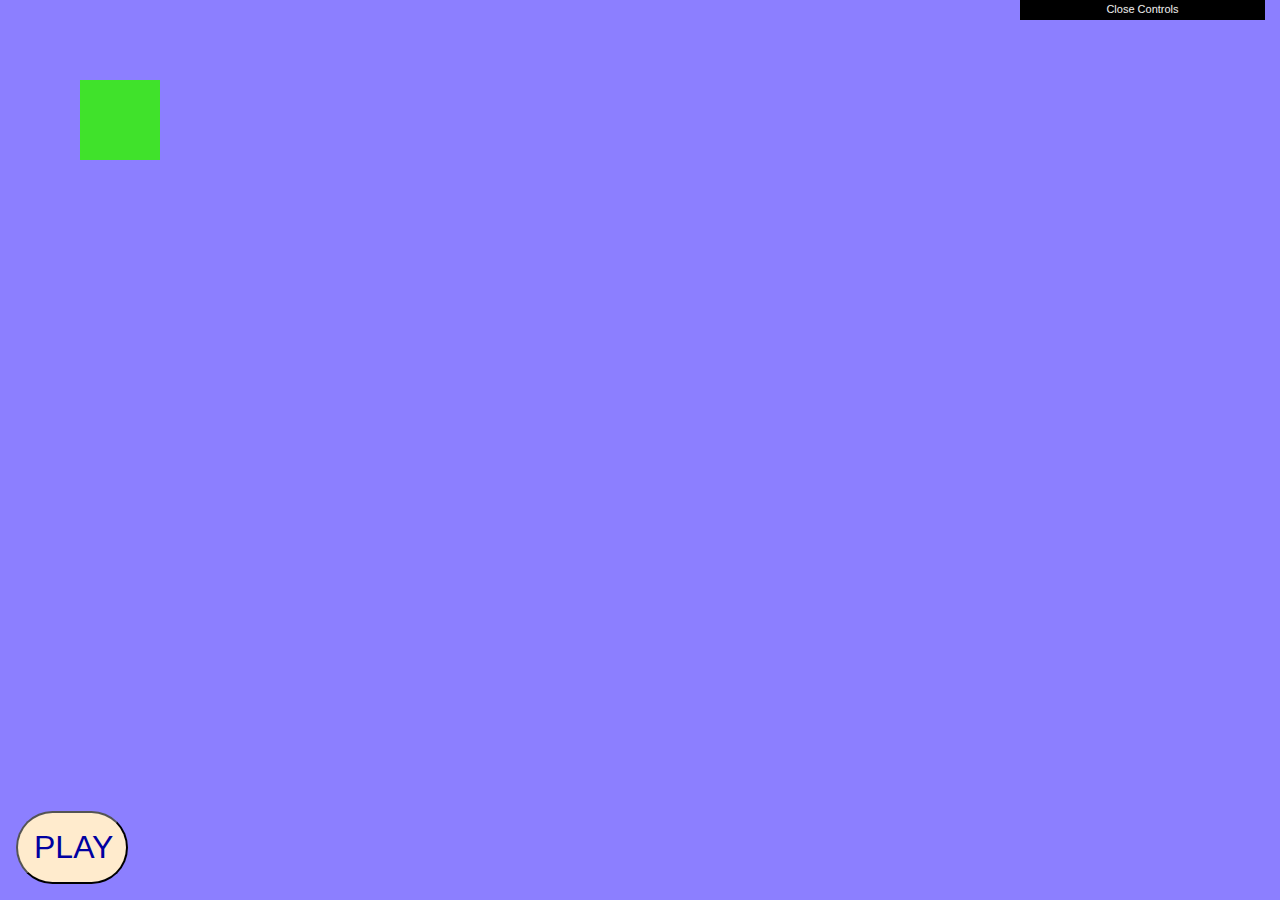
==== app.html @ 472f74be "Installing libraries for Javascript and first file" ====
<!DOCTYPE html>
<html lang="fr">

<head>
    <meta charset="UTF-8">
    <meta http-equiv="X-UA-Compatible" content="IE=edge">
    <meta name="viewport" content="width=device-width, initial-scale=1.0">
    <title>My first three.js app</title>
    <link rel="stylesheet" href="style.css">

</head>

<button id="bouton">PLAY</button>
<div class="carrer carrer3"></div>

<div class="box">
    <canvas id="canvas"></canvas>
</div>

<!-- Three.js library -->
<script src="resources\three.js"></script>
<!-- GLTFLoader.js source -->
<script src="resources\GLTFLoader.js"></script>
<!-- GUI pour contrôler les objets et avoir la reference position source -->
<script src="resources\dat.gui.min.js"></script>
<!-- GSAP Animation control -->
<script src="https://s3-us-west-2.amazonaws.com/s.cdpn.io/16327/gsap-latest-beta.min.js"></script>
<!-- <script src="jquery.gsap.min.js"></script> -->
<!-- programme Jquery -->
<script src="Jquery.min.js"></script>
<!-- programme Jquery.Velocity -->
<script src="velocity.min.js"></script>
<!-- programme Jquery.Velocity.ui -->
<script src="velocity.ui.min.js"></script>
<!-- programme JavaScript -->
<script src="main.js"></script>

</body>

</html>
---- style.css ----
body {
    margin: 0;
}

.box {
    display: flex;
    justify-content: center;
    align-items: center;
    width: 100vw;
    height: 100vh;
    background: rgb(140, 127, 255);
}


/* #canvas {
    border-radius: 50%;
    background: rgb(90, 0, 78);
    transform: rotateY(75deg);
} */

#bouton {
    position: absolute;
    bottom: 0.5em;
    left: 0.5em;
    width: 3.5em;
    height: auto;
    padding: 0.5em;
    border-radius: 1.2em;
    font-size: 2em;
    background-color: blanchedalmond;
    color: rgb(0, 0, 161);
}

#bouton:hover {
    background-color: rgb(255, 196, 107);
    transition: 0.8s;
}

.carrer {
    position: absolute;
    top: 5em;
    left: 5em;
    background-color: #40e22b;
    width: 5em;
    height: 5em;
}

.carrer2 {
    position: absolute;
    top: 5em;
    left: 5em;
    background-color: #e22bd3;
    width: 5em;
    height: 5em;
}
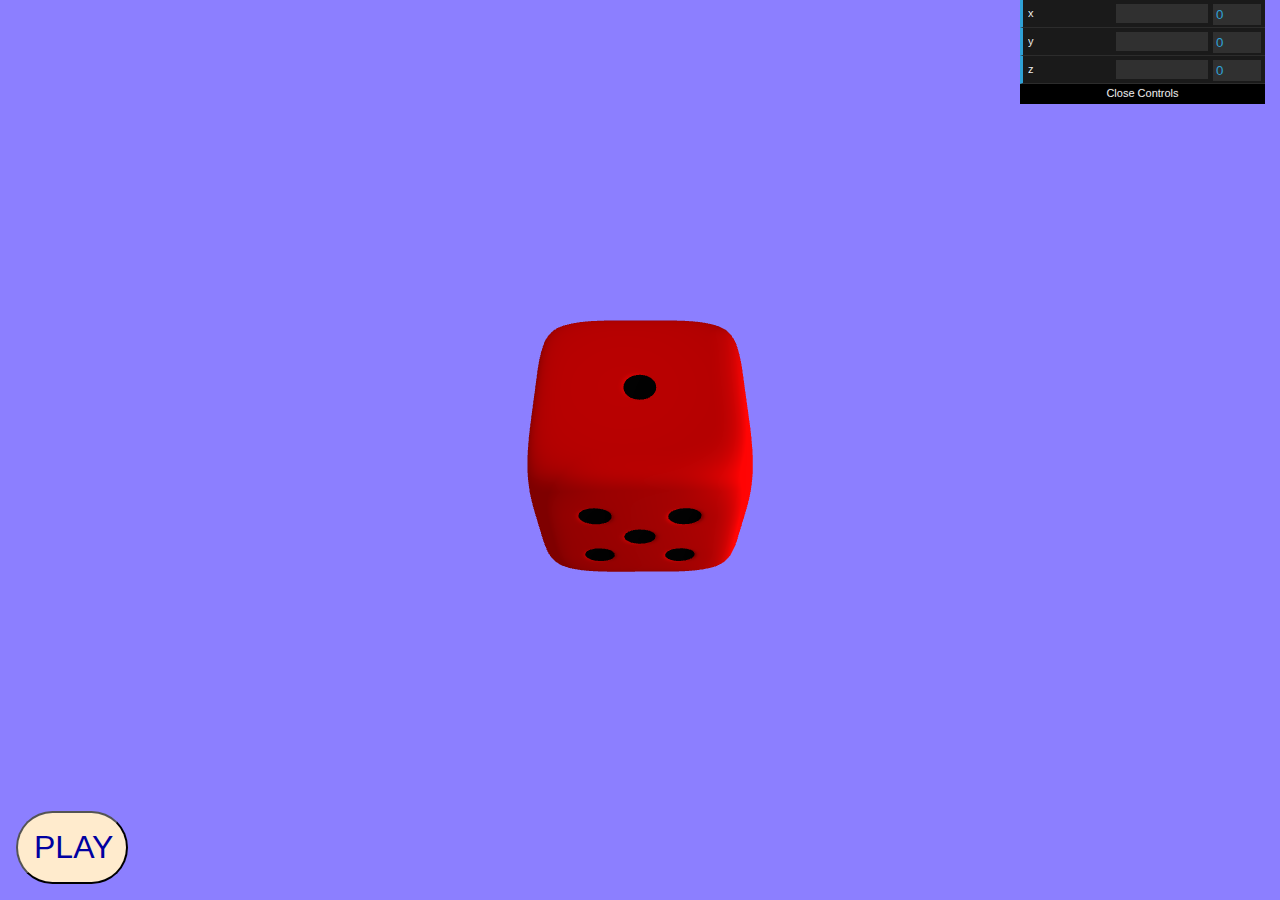
==== commit 41e54d17: "Test for Dice control. With GSAP and the utility (control console) of THREE.JS" ====
--- a/app.html
+++ b/app.html
@@ -18,20 +18,21 @@
 </div>
 
 <!-- Three.js library -->
-<script src="resources\three.js"></script>
+<script src="resources\ThreeJs\three.js"></script>
 <!-- GLTFLoader.js source -->
-<script src="resources\GLTFLoader.js"></script>
+<script src="resources\ThreeJs\GLTFLoader.js"></script>
 <!-- GUI pour contrôler les objets et avoir la reference position source -->
-<script src="resources\dat.gui.min.js"></script>
+<script src="resources\Dat_control\dat.gui.min.js"></script>
 <!-- GSAP Animation control -->
-<script src="https://s3-us-west-2.amazonaws.com/s.cdpn.io/16327/gsap-latest-beta.min.js"></script>
-<!-- <script src="jquery.gsap.min.js"></script> -->
+<script src="resources\JqueryJs\gsap.min.js"></script>
+<script src="resources\JqueryJs\CustomEase.min.js"></script>
+
 <!-- programme Jquery -->
-<script src="Jquery.min.js"></script>
+<script src="resources\JqueryJs\Jquery.min.js"></script>
 <!-- programme Jquery.Velocity -->
-<script src="velocity.min.js"></script>
+<script src="resources\JqueryJs\velocity.min.js"></script>
 <!-- programme Jquery.Velocity.ui -->
-<script src="velocity.ui.min.js"></script>
+<script src="resources\JqueryJs\velocity.ui.min.js"></script>
 <!-- programme JavaScript -->
 <script src="main.js"></script>
 
